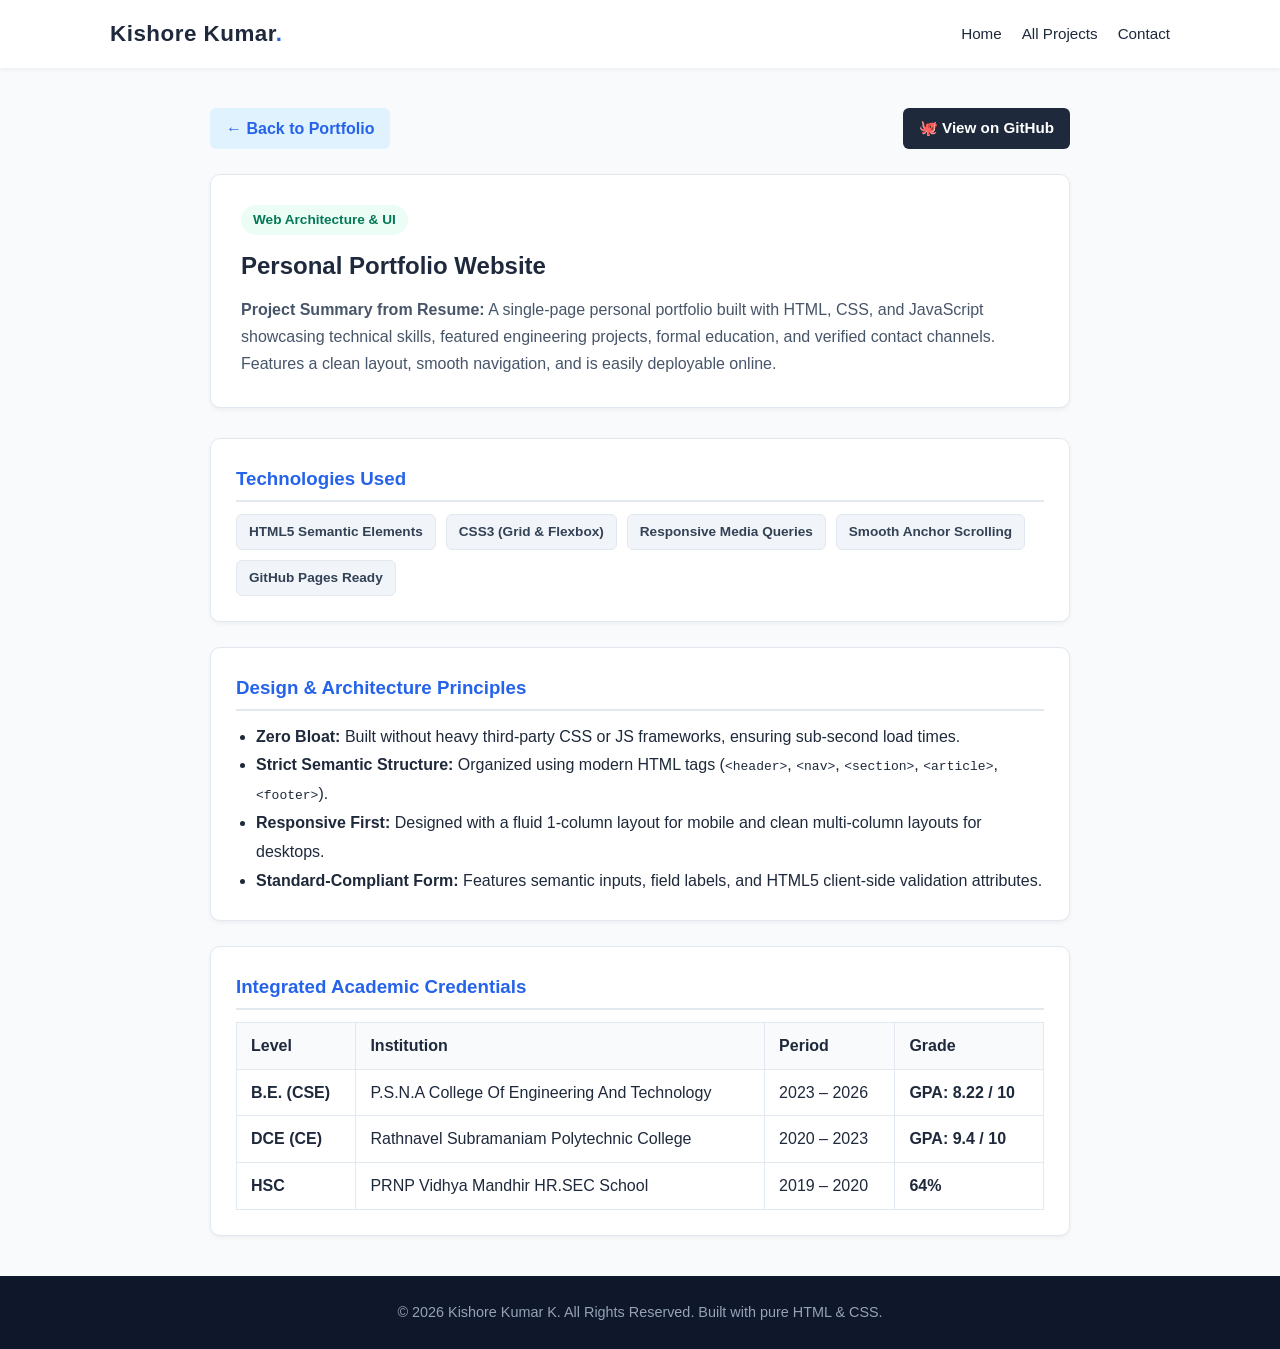
==== project3.html @ 6792ca47 "first commit" ====
<!DOCTYPE html>
<html lang="en">
<head>
  <meta charset="UTF-8">
  <meta name="viewport" content="width=device-width, initial-scale=1.0">
  <title>Personal Portfolio Website | Kishore Kumar K</title>
  <link rel="stylesheet" href="style.css">
  <style>
    .project-page-container {
      max-width: 900px;
      margin: 40px auto;
      padding: 0 20px;
    }
    .back-nav {
      display: flex;
      justify-content: space-between;
      align-items: center;
      margin-bottom: 25px;
      flex-wrap: wrap;
      gap: 10px;
    }
    .back-link {
      display: inline-flex;
      align-items: center;
      gap: 6px;
      color: var(--primary-color);
      font-weight: 600;
      text-decoration: none;
      font-size: 1rem;
      padding: 8px 16px;
      background-color: #e0f2fe;
      border-radius: 6px;
      transition: var(--transition);
    }
    .back-link:hover {
      background-color: var(--primary-color);
      color: #ffffff;
    }
    .github-btn {
      display: inline-flex;
      align-items: center;
      gap: 8px;
      background-color: #1e293b;
      color: #ffffff;
      padding: 8px 16px;
      border-radius: 6px;
      text-decoration: none;
      font-weight: 600;
      font-size: 0.95rem;
      transition: var(--transition);
    }
    .github-btn:hover {
      background-color: #0f172a;
    }
    .project-header-card {
      background-color: #ffffff;
      padding: 30px;
      border-radius: 10px;
      border: 1px solid var(--border-color);
      margin-bottom: 30px;
      box-shadow: var(--shadow-sm);
    }
    .project-badge {
      display: inline-block;
      background: #ecfdf5;
      color: #047857;
      font-size: 0.85rem;
      font-weight: 700;
      padding: 4px 12px;
      border-radius: 20px;
      margin-bottom: 12px;
    }
    .detail-card {
      background-color: #ffffff;
      padding: 25px;
      border-radius: 10px;
      border: 1px solid var(--border-color);
      margin-bottom: 25px;
      box-shadow: var(--shadow-sm);
    }
    .detail-card h3 {
      color: var(--primary-color);
      margin-bottom: 12px;
      border-bottom: 2px solid var(--border-color);
      padding-bottom: 6px;
    }
    .tech-stack-row {
      display: flex;
      flex-wrap: wrap;
      gap: 10px;
      margin-top: 10px;
    }
    .tech-tag {
      background-color: #f1f5f9;
      color: #334155;
      padding: 6px 12px;
      border-radius: 6px;
      font-size: 0.85rem;
      font-weight: 600;
      border: 1px solid var(--border-color);
    }
    .edu-summary-table {
      width: 100%;
      border-collapse: collapse;
      margin-top: 10px;
    }
    .edu-summary-table th, .edu-summary-table td {
      border: 1px solid var(--border-color);
      padding: 10px 14px;
      text-align: left;
    }
    .edu-summary-table th {
      background-color: #f8fafc;
      color: var(--text-main);
    }
  </style>
</head>
<body>

  <!-- Navigation header -->
  <header class="header">
    <nav class="navbar">
      <div class="logo">Kishore Kumar<span>.</span></div>
      <ul class="nav-links">
        <li><a href="index.html">Home</a></li>
        <li><a href="index.html#projects">All Projects</a></li>
        <li><a href="index.html#contact">Contact</a></li>
      </ul>
    </nav>
  </header>

  <main class="project-page-container">
    
    <div class="back-nav">
      <a href="index.html" class="back-link">&larr; Back to Portfolio</a>
      <a href="https://github.com/Kishorekumar-2004" target="_blank" class="github-btn">🐙 View on GitHub</a>
    </div>

    <!-- Project Overview -->
    <section class="project-header-card">
      <span class="project-badge">Web Architecture &amp; UI</span>
      <h1>Personal Portfolio Website</h1>
      <p style="margin-top: 10px; color: #475569; line-height: 1.7;">
        <strong>Project Summary from Resume:</strong> A single-page personal portfolio built with HTML, CSS, and 
        JavaScript showcasing technical skills, featured engineering projects, formal education, and verified contact 
        channels. Features a clean layout, smooth navigation, and is easily deployable online.
      </p>
    </section>

    <!-- Technologies Used -->
    <div class="detail-card">
      <h3>Technologies Used</h3>
      <div class="tech-stack-row">
        <span class="tech-tag">HTML5 Semantic Elements</span>
        <span class="tech-tag">CSS3 (Grid &amp; Flexbox)</span>
        <span class="tech-tag">Responsive Media Queries</span>
        <span class="tech-tag">Smooth Anchor Scrolling</span>
        <span class="tech-tag">GitHub Pages Ready</span>
      </div>
    </div>

    <!-- Architecture & Design Principles -->
    <div class="detail-card">
      <h3>Design &amp; Architecture Principles</h3>
      <ul style="margin-left: 20px; line-height: 1.8;">
        <li><strong>Zero Bloat:</strong> Built without heavy third-party CSS or JS frameworks, ensuring sub-second load times.</li>
        <li><strong>Strict Semantic Structure:</strong> Organized using modern HTML tags (<code>&lt;header&gt;</code>, <code>&lt;nav&gt;</code>, <code>&lt;section&gt;</code>, <code>&lt;article&gt;</code>, <code>&lt;footer&gt;</code>).</li>
        <li><strong>Responsive First:</strong> Designed with a fluid 1-column layout for mobile and clean multi-column layouts for desktops.</li>
        <li><strong>Standard-Compliant Form:</strong> Features semantic inputs, field labels, and HTML5 client-side validation attributes.</li>
      </ul>
    </div>

    <!-- Resume Education Overview -->
    <div class="detail-card">
      <h3>Integrated Academic Credentials</h3>
      <table class="edu-summary-table">
        <thead>
          <tr>
            <th>Level</th>
            <th>Institution</th>
            <th>Period</th>
            <th>Grade</th>
          </tr>
        </thead>
        <tbody>
          <tr>
            <td><strong>B.E. (CSE)</strong></td>
            <td>P.S.N.A College Of Engineering And Technology</td>
            <td>2023 – 2026</td>
            <td><strong>GPA: 8.22 / 10</strong></td>
          </tr>
          <tr>
            <td><strong>DCE (CE)</strong></td>
            <td>Rathnavel Subramaniam Polytechnic College</td>
            <td>2020 – 2023</td>
            <td><strong>GPA: 9.4 / 10</strong></td>
          </tr>
          <tr>
            <td><strong>HSC</strong></td>
            <td>PRNP Vidhya Mandhir HR.SEC School</td>
            <td>2019 – 2020</td>
            <td><strong>64%</strong></td>
          </tr>
        </tbody>
      </table>
    </div>

  </main>

  <footer class="footer">
    <p>&copy; 2026 Kishore Kumar K. All Rights Reserved. Built with pure HTML &amp; CSS.</p>
  </footer>

</body>
</html>
---- style.css ----
/* =========================================================
   STYLE.CSS - Portfolio Stylesheet for Kishore Kumar K
   Built with pure CSS (No external frameworks)
   ========================================================= */

/* --- 1. CSS Variables (Design System) --- */
:root {
  --primary-color: #2563eb;       /* Royal Blue */
  --primary-hover: #1d4ed8;       /* Darker Blue */
  --secondary-color: #0ea5e9;     /* Sky Blue */
  --dark-bg: #0f172a;             /* Dark Navy */
  --light-bg: #f8fafc;            /* Off-White */
  --card-bg: #ffffff;             /* Pure White */
  --text-main: #1e293b;           /* Slate 800 */
  --text-muted: #64748b;          /* Slate 500 */
  --border-color: #e2e8f0;        /* Light Border */
  --shadow-sm: 0 2px 4px rgba(0, 0, 0, 0.05);
  --shadow-md: 0 4px 12px rgba(0, 0, 0, 0.08);
  --shadow-lg: 0 10px 25px rgba(0, 0, 0, 0.12);
  --font-family: 'Segoe UI', Tahoma, Geneva, Verdana, sans-serif;
  --transition: all 0.3s ease;
}

/* --- 2. Global Resets --- */
* {
  margin: 0;
  padding: 0;
  box-sizing: border-box;
}

html {
  scroll-behavior: smooth;
}

body {
  font-family: var(--font-family);
  color: var(--text-main);
  background-color: var(--light-bg);
  line-height: 1.6;
}

.container {
  max-width: 1100px;
  margin: 0 auto;
  padding: 0 20px;
}

/* Section Header Typography */
.section-header {
  text-align: center;
  margin-bottom: 40px;
}

.section-title {
  font-size: 2rem;
  color: var(--text-main);
  font-weight: 700;
  margin-bottom: 8px;
}

.section-line {
  width: 60px;
  height: 4px;
  background-color: var(--primary-color);
  margin: 0 auto 12px auto;
  border-radius: 2px;
}

.section-subtitle {
  color: var(--text-muted);
  font-size: 1rem;
}

/* --- 3. Navigation Bar --- */
.header {
  position: sticky;
  top: 0;
  background-color: #ffffff;
  box-shadow: var(--shadow-sm);
  z-index: 1000;
}

.navbar {
  max-width: 1100px;
  margin: 0 auto;
  padding: 16px 20px;
  display: flex;
  justify-content: space-between;
  align-items: center;
}

.logo {
  font-size: 1.4rem;
  font-weight: 700;
  color: var(--text-main);
  letter-spacing: 0.5px;
}

.logo span {
  color: var(--primary-color);
}

.nav-links {
  list-style: none;
  display: flex;
  gap: 20px;
}

.nav-links a {
  text-decoration: none;
  color: var(--text-main);
  font-weight: 500;
  font-size: 0.95rem;
  transition: var(--transition);
}

.nav-links a:hover {
  color: var(--primary-color);
}

/* --- 4. Hero Section --- */
.hero-section {
  padding: 70px 20px;
  background: linear-gradient(135deg, #eff6ff 0%, #f8fafc 100%);
}

.hero-container {
  max-width: 1100px;
  margin: 0 auto;
  display: flex;
  align-items: center;
  justify-content: space-between;
  gap: 40px;
}

.hero-text {
  flex: 1.2;
}

.greeting {
  font-size: 1.1rem;
  font-weight: 600;
  color: var(--primary-color);
  display: block;
  margin-bottom: 8px;
}

.hero-name {
  font-size: 2.8rem;
  font-weight: 800;
  color: var(--text-main);
  line-height: 1.2;
  margin-bottom: 8px;
}

.hero-title {
  font-size: 1.35rem;
  color: var(--text-muted);
  font-weight: 600;
  margin-bottom: 16px;
}

.hero-description {
  font-size: 1.05rem;
  color: #475569;
  margin-bottom: 20px;
  line-height: 1.7;
}

.quick-contact-bar {
  display: flex;
  flex-wrap: wrap;
  gap: 10px;
  margin-bottom: 25px;
}

.contact-pill {
  display: inline-block;
  background-color: #e0e7ff;
  color: #3730a3;
  padding: 6px 14px;
  border-radius: 20px;
  font-size: 0.85rem;
  font-weight: 600;
  text-decoration: none;
  transition: var(--transition);
}

.contact-pill:hover {
  background-color: var(--primary-color);
  color: #ffffff;
}

.hero-buttons {
  display: flex;
  gap: 15px;
  flex-wrap: wrap;
}

/* Buttons */
.btn {
  display: inline-block;
  padding: 12px 26px;
  font-size: 1rem;
  font-weight: 600;
  border-radius: 6px;
  text-decoration: none;
  cursor: pointer;
  border: 2px solid transparent;
  transition: var(--transition);
}

.btn-primary {
  background-color: var(--primary-color);
  color: #ffffff;
}

.btn-primary:hover {
  background-color: var(--primary-hover);
  box-shadow: 0 4px 12px rgba(37, 99, 235, 0.3);
}

.btn-secondary {
  background-color: transparent;
  color: var(--primary-color);
  border-color: var(--primary-color);
}

.btn-secondary:hover {
  background-color: var(--primary-color);
  color: #ffffff;
}

/* Hero Profile Image */
.hero-image-wrapper {
  flex: 0.8;
  display: flex;
  justify-content: center;
}

.profile-card {
  width: 260px;
  height: 260px;
  border-radius: 50%;
  padding: 6px;
  background: linear-gradient(135deg, var(--primary-color), var(--secondary-color));
  box-shadow: var(--shadow-lg);
  display: flex;
  align-items: center;
  justify-content: center;
}

.profile-img {
  width: 100%;
  height: 100%;
  border-radius: 50%;
  object-fit: cover;
  background-color: #cbd5e1;
}

/* --- 5. About Section --- */
.about-section {
  padding: 70px 0;
  background-color: #ffffff;
}

.about-content {
  max-width: 850px;
  margin: 0 auto;
  text-align: center;
}

.about-text {
  font-size: 1.1rem;
  color: #334155;
  margin-bottom: 18px;
  line-height: 1.8;
}

/* --- 6. Experience Section --- */
.experience-section {
  padding: 70px 0;
  background-color: var(--light-bg);
}

.experience-grid {
  display: flex;
  flex-direction: column;
  gap: 25px;
  max-width: 900px;
  margin: 0 auto;
}

.experience-card {
  background-color: var(--card-bg);
  border: 1px solid var(--border-color);
  border-left: 5px solid var(--primary-color);
  padding: 25px;
  border-radius: 8px;
  box-shadow: var(--shadow-sm);
  transition: var(--transition);
}

.experience-card:hover {
  transform: translateY(-3px);
  box-shadow: var(--shadow-md);
}

.exp-header {
  display: flex;
  justify-content: space-between;
  align-items: flex-start;
  margin-bottom: 12px;
  flex-wrap: wrap;
  gap: 10px;
}

.exp-role {
  font-size: 1.25rem;
  color: var(--text-main);
}

.exp-company {
  font-size: 1rem;
  color: var(--primary-color);
  font-weight: 600;
  margin-top: 2px;
}

.exp-date {
  font-size: 0.85rem;
  font-weight: 600;
  background-color: #e0f2fe;
  color: #0369a1;
  padding: 4px 10px;
  border-radius: 12px;
}

.exp-desc {
  font-size: 0.95rem;
  color: #475569;
  line-height: 1.7;
}

/* --- 7. Projects Section --- */
.projects-section {
  padding: 70px 0;
  background-color: #ffffff;
}

.projects-grid {
  display: grid;
  grid-template-columns: repeat(3, 1fr);
  gap: 30px;
}

.project-card {
  background-color: var(--card-bg);
  border-radius: 10px;
  overflow: hidden;
  border: 1px solid var(--border-color);
  box-shadow: var(--shadow-sm);
  display: flex;
  flex-direction: column;
  transition: var(--transition);
}

.project-card:hover {
  transform: translateY(-8px);
  box-shadow: var(--shadow-lg);
  border-color: #cbd5e1;
}

.project-image-box {
  height: 150px;
  display: flex;
  flex-direction: column;
  align-items: center;
  justify-content: center;
  position: relative;
  color: #ffffff;
}

.project-tag {
  position: absolute;
  top: 12px;
  right: 12px;
  background-color: rgba(255, 255, 255, 0.2);
  backdrop-filter: blur(4px);
  color: #ffffff;
  font-size: 0.75rem;
  font-weight: 600;
  padding: 3px 8px;
  border-radius: 12px;
  border: 1px solid rgba(255, 255, 255, 0.4);
}

.project-placeholder-preview {
  font-size: 1.3rem;
  font-weight: 700;
  letter-spacing: 0.5px;
}

.project-info {
  padding: 22px;
  display: flex;
  flex-direction: column;
  flex: 1;
}

.project-title {
  font-size: 1.2rem;
  color: var(--text-main);
  margin-bottom: 8px;
}

.project-desc {
  font-size: 0.92rem;
  color: var(--text-muted);
  line-height: 1.6;
  margin-bottom: 18px;
  flex: 1;
}

.project-footer-links {
  display: flex;
  justify-content: space-between;
  align-items: center;
  border-top: 1px solid var(--border-color);
  padding-top: 14px;
}

.btn-project {
  color: var(--primary-color);
  font-weight: 600;
  text-decoration: none;
  font-size: 0.95rem;
  transition: var(--transition);
}

.btn-project:hover {
  color: var(--primary-hover);
  text-decoration: underline;
}

.github-link {
  font-size: 0.85rem;
  color: var(--text-muted);
  text-decoration: none;
  font-weight: 600;
  transition: var(--transition);
}

.github-link:hover {
  color: var(--text-main);
}

/* --- 8. Skills Section --- */
.skills-section {
  padding: 70px 0;
  background-color: var(--light-bg);
}

.skills-grid {
  display: grid;
  grid-template-columns: repeat(auto-fit, minmax(200px, 1fr));
  gap: 22px;
}

.skill-category-card {
  background-color: var(--card-bg);
  border: 1px solid var(--border-color);
  border-radius: 8px;
  padding: 20px;
  box-shadow: var(--shadow-sm);
  transition: var(--transition);
}

.skill-category-card:hover {
  transform: translateY(-4px);
  box-shadow: var(--shadow-md);
  border-color: #cbd5e1;
}

.skill-category-header h3 {
  font-size: 1.1rem;
  color: var(--primary-color);
  margin-bottom: 12px;
  padding-bottom: 8px;
  border-bottom: 2px solid var(--border-color);
}

.skill-list {
  list-style: none;
}

.skill-list li {
  font-size: 0.92rem;
  color: var(--text-main);
  margin-bottom: 8px;
  display: flex;
  align-items: center;
  gap: 8px;
}

.skill-list .bullet {
  color: var(--primary-color);
  font-size: 1rem;
}

/* --- 9. Education Section --- */
.education-section {
  padding: 70px 0;
  background-color: #ffffff;
}

.education-timeline {
  display: flex;
  flex-direction: column;
  gap: 20px;
  max-width: 850px;
  margin: 0 auto;
}

.edu-card {
  background-color: var(--light-bg);
  border: 1px solid var(--border-color);
  border-radius: 8px;
  padding: 22px;
  box-shadow: var(--shadow-sm);
  transition: var(--transition);
}

.edu-card:hover {
  border-color: #93c5fd;
  box-shadow: var(--shadow-md);
}

.edu-top {
  display: flex;
  justify-content: space-between;
  align-items: center;
  flex-wrap: wrap;
  gap: 8px;
  margin-bottom: 6px;
}

.edu-top h3 {
  font-size: 1.15rem;
  color: var(--text-main);
}

.edu-gpa {
  background-color: #ecfdf5;
  color: #047857;
  font-weight: 700;
  font-size: 0.85rem;
  padding: 3px 10px;
  border-radius: 12px;
  border: 1px solid #a7f3d0;
}

.edu-inst {
  font-size: 0.98rem;
  color: var(--primary-color);
  font-weight: 500;
  margin-bottom: 4px;
}

.edu-duration {
  font-size: 0.85rem;
  color: var(--text-muted);
}

/* --- 10. Contact Section --- */
.contact-section {
  padding: 70px 0;
  background-color: var(--light-bg);
}

.contact-wrapper {
  display: flex;
  gap: 35px;
  max-width: 950px;
  margin: 0 auto;
}

.contact-info-card {
  flex: 1;
  background-color: var(--card-bg);
  padding: 30px;
  border-radius: 10px;
  box-shadow: var(--shadow-sm);
  border: 1px solid var(--border-color);
  display: flex;
  flex-direction: column;
  gap: 18px;
}

.contact-info-card h3 {
  color: var(--text-main);
  font-size: 1.3rem;
}

.contact-info-card > p {
  color: var(--text-muted);
  font-size: 0.95rem;
}

.info-item {
  display: flex;
  align-items: flex-start;
  gap: 12px;
}

.info-icon {
  font-size: 1.3rem;
}

.info-item strong {
  display: block;
  font-size: 0.9rem;
  color: var(--text-main);
}

.info-item p, .info-item a {
  font-size: 0.95rem;
  color: var(--primary-color);
  text-decoration: none;
  word-break: break-all;
}

.info-item a:hover {
  text-decoration: underline;
}

.contact-form-wrapper {
  flex: 1.2;
  background-color: var(--card-bg);
  padding: 30px;
  border-radius: 10px;
  box-shadow: var(--shadow-md);
  border: 1px solid var(--border-color);
}

.contact-form {
  display: flex;
  flex-direction: column;
  gap: 16px;
}

.form-group {
  display: flex;
  flex-direction: column;
  gap: 6px;
}

.form-group label {
  font-size: 0.9rem;
  font-weight: 600;
  color: var(--text-main);
}

.form-group input,
.form-group textarea {
  width: 100%;
  padding: 10px 12px;
  border: 1px solid var(--border-color);
  border-radius: 6px;
  font-family: inherit;
  font-size: 0.95rem;
  color: var(--text-main);
  background-color: #fafafa;
  transition: var(--transition);
}

.form-group input:focus,
.form-group textarea:focus {
  outline: none;
  border-color: var(--primary-color);
  background-color: #ffffff;
  box-shadow: 0 0 0 3px rgba(37, 99, 235, 0.15);
}

.btn-submit {
  border: none;
  font-size: 1rem;
  padding: 12px;
  margin-top: 5px;
}

/* --- 11. Footer --- */
.footer {
  background-color: var(--dark-bg);
  color: #94a3b8;
  text-align: center;
  padding: 25px 20px;
  font-size: 0.9rem;
}

/* --- 12. Responsive Design --- */
@media (max-width: 900px) {
  .projects-grid {
    grid-template-columns: repeat(2, 1fr);
  }
  .contact-wrapper {
    flex-direction: column;
  }
}

@media (max-width: 768px) {
  .navbar {
    flex-direction: column;
    gap: 12px;
  }

  .nav-links {
    flex-wrap: wrap;
    justify-content: center;
    gap: 12px;
  }

  .hero-container {
    flex-direction: column-reverse;
    text-align: center;
  }

  .hero-name {
    font-size: 2.2rem;
  }

  .hero-title {
    font-size: 1.15rem;
  }

  .quick-contact-bar {
    justify-content: center;
  }

  .hero-buttons {
    justify-content: center;
  }

  .profile-card {
    width: 200px;
    height: 200px;
  }

  .projects-grid {
    grid-template-columns: 1fr;
  }

  .skills-grid {
    grid-template-columns: 1fr;
  }

  .edu-top {
    flex-direction: column;
    align-items: flex-start;
  }
}
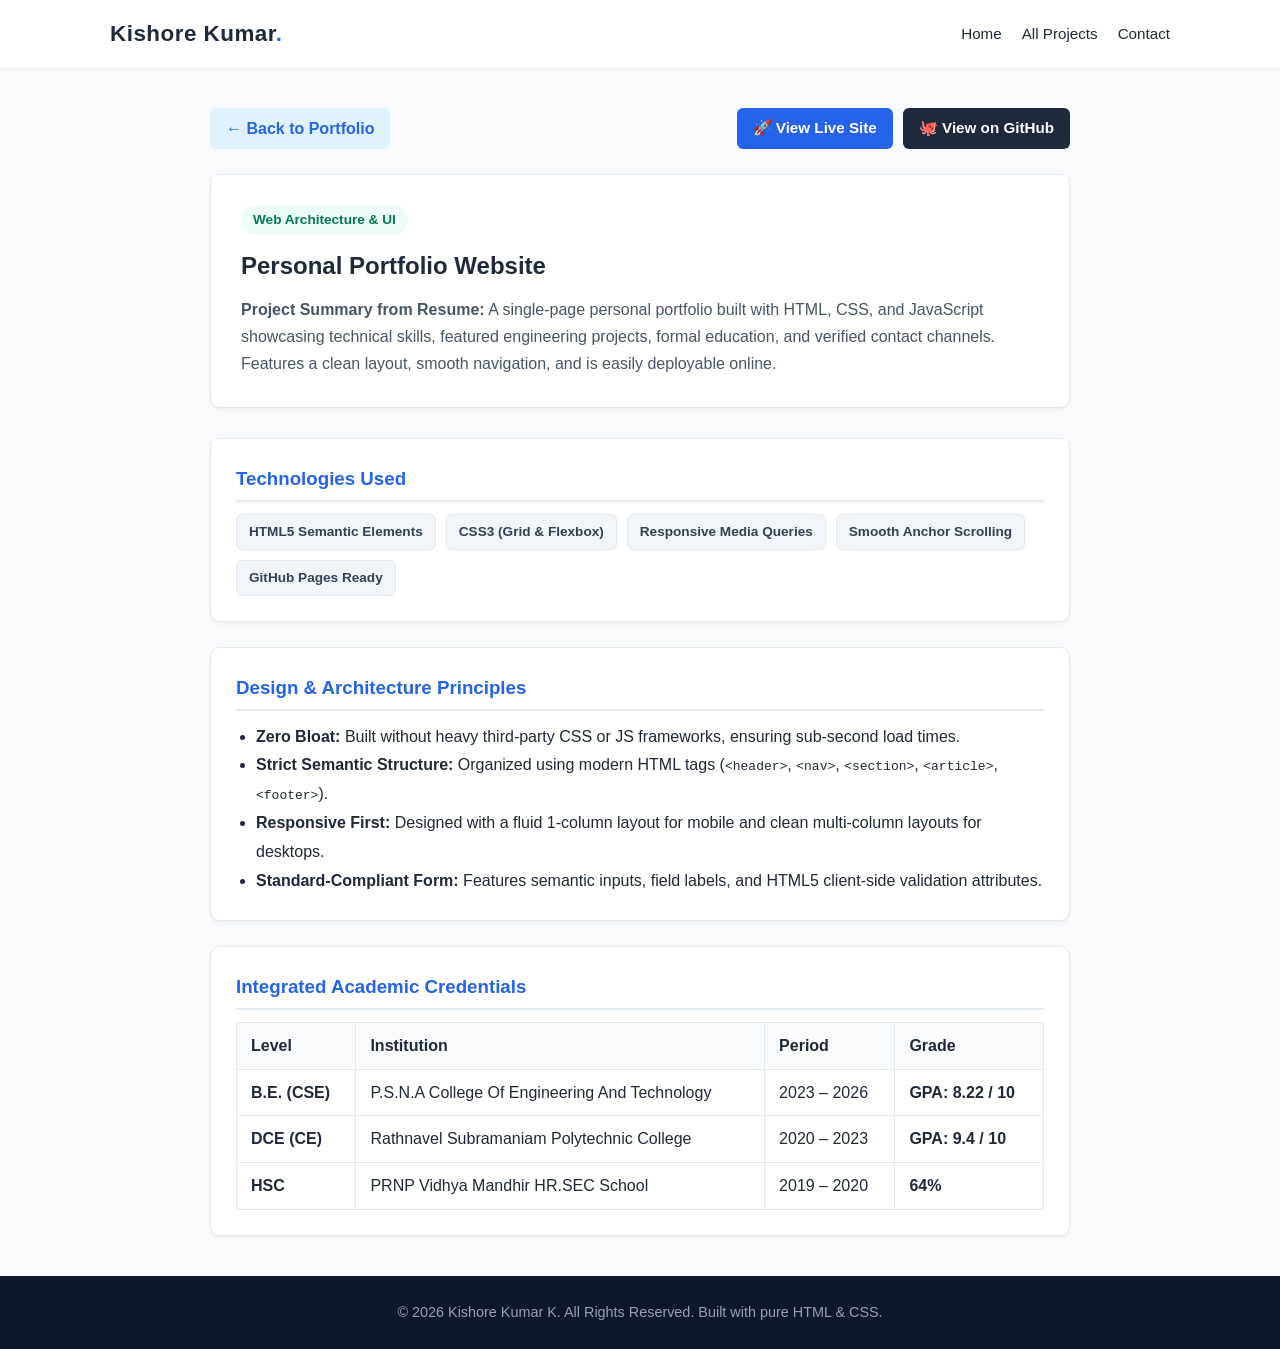
==== commit dd934c4e: "Update portfolio with real photo, live demo link, working contact form redirect, and styling" ====
--- a/project3.html
+++ b/project3.html
@@ -133,7 +133,10 @@
     
     <div class="back-nav">
       <a href="index.html" class="back-link">&larr; Back to Portfolio</a>
-      <a href="https://github.com/Kishorekumar-2004" target="_blank" class="github-btn">🐙 View on GitHub</a>
+      <div style="display: flex; gap: 10px; flex-wrap: wrap;">
+        <a href="https://persionalportfolio-xi.vercel.app/" target="_blank" style="background-color: var(--primary-color); color: #ffffff; padding: 8px 16px; border-radius: 6px; text-decoration: none; font-weight: 600; font-size: 0.95rem;">🚀 View Live Site</a>
+        <a href="https://github.com/Kishorekumar-2004" target="_blank" class="github-btn">🐙 View on GitHub</a>
+      </div>
     </div>
 
     <!-- Project Overview -->
--- a/style.css
+++ b/style.css
@@ -455,6 +455,29 @@
   color: var(--text-main);
 }
 
+.card-links-group {
+  display: flex;
+  align-items: center;
+  gap: 10px;
+}
+
+.live-link {
+  font-size: 0.82rem;
+  color: var(--primary-color);
+  background-color: #eff6ff;
+  border: 1px solid #bfdbfe;
+  padding: 3px 8px;
+  border-radius: 4px;
+  text-decoration: none;
+  font-weight: 600;
+  transition: var(--transition);
+}
+
+.live-link:hover {
+  background-color: var(--primary-color);
+  color: #ffffff;
+}
+
 /* --- 8. Skills Section --- */
 .skills-section {
   padding: 70px 0;
